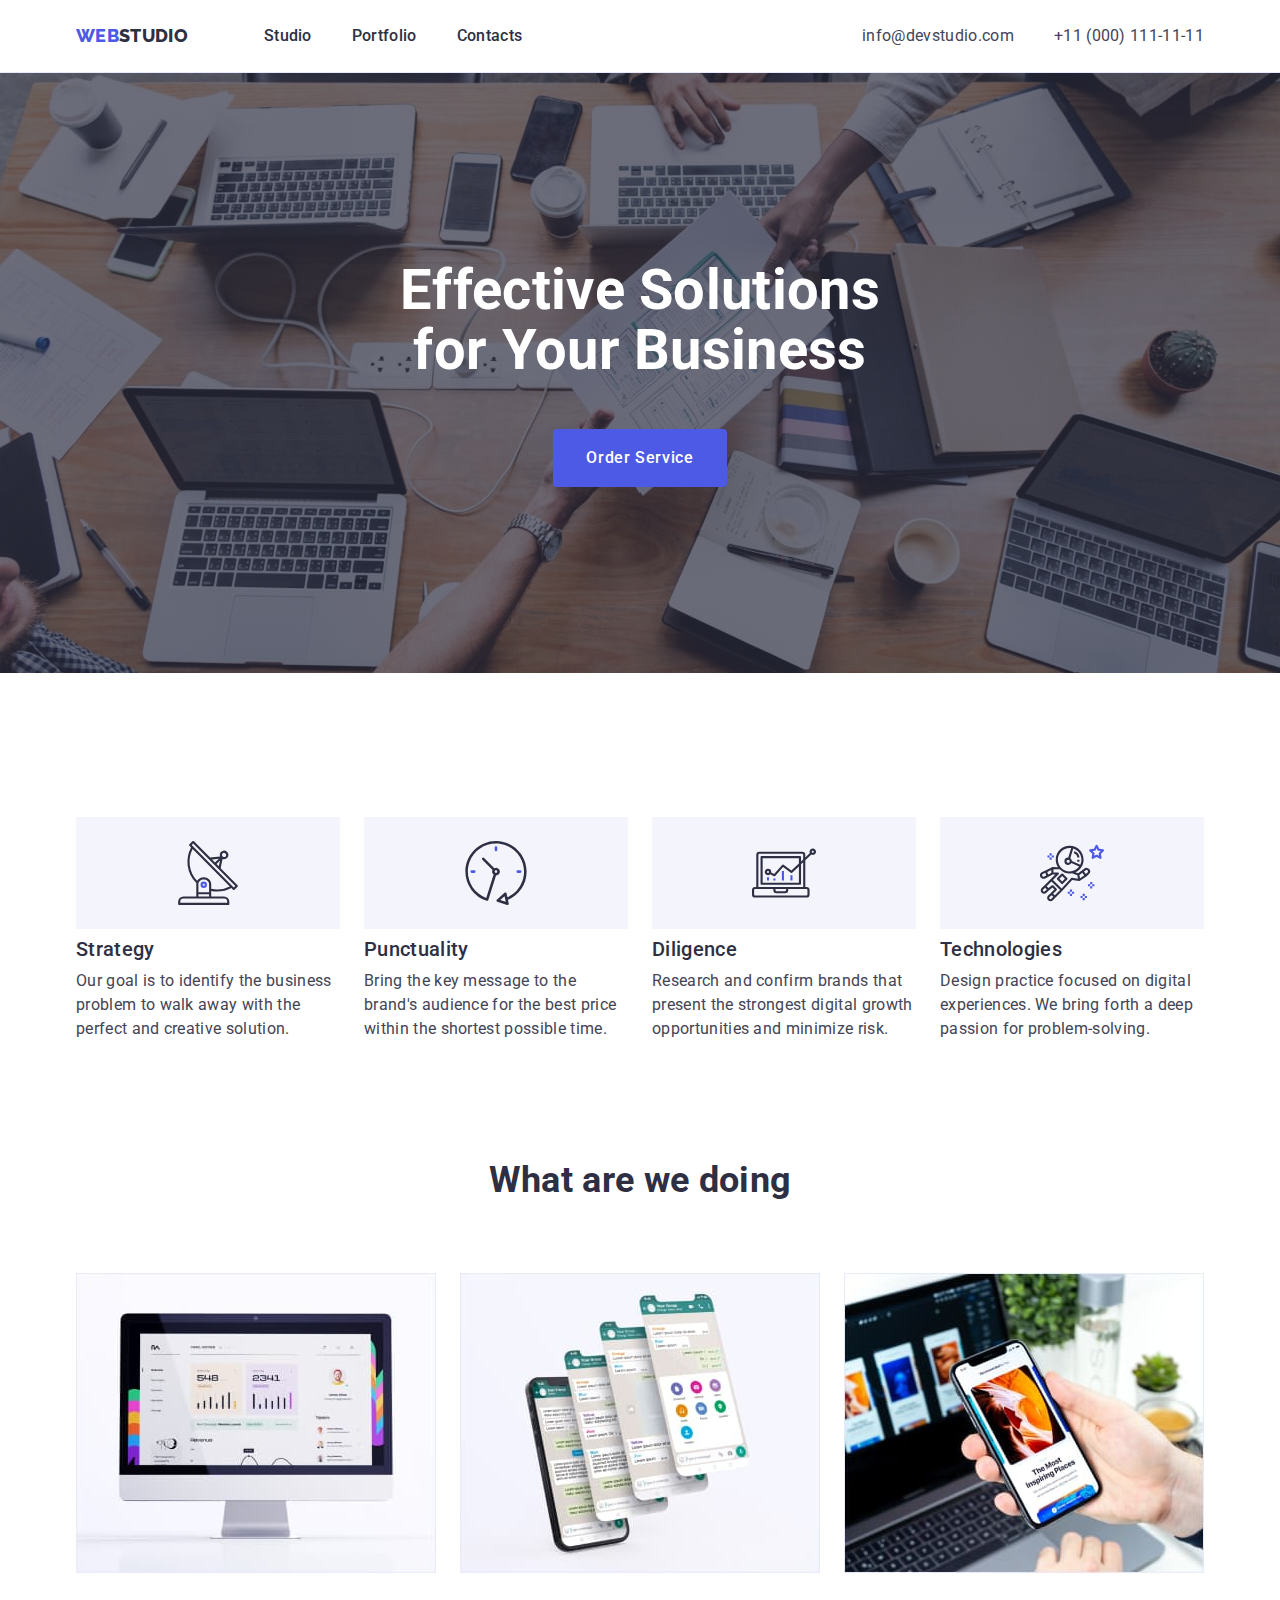
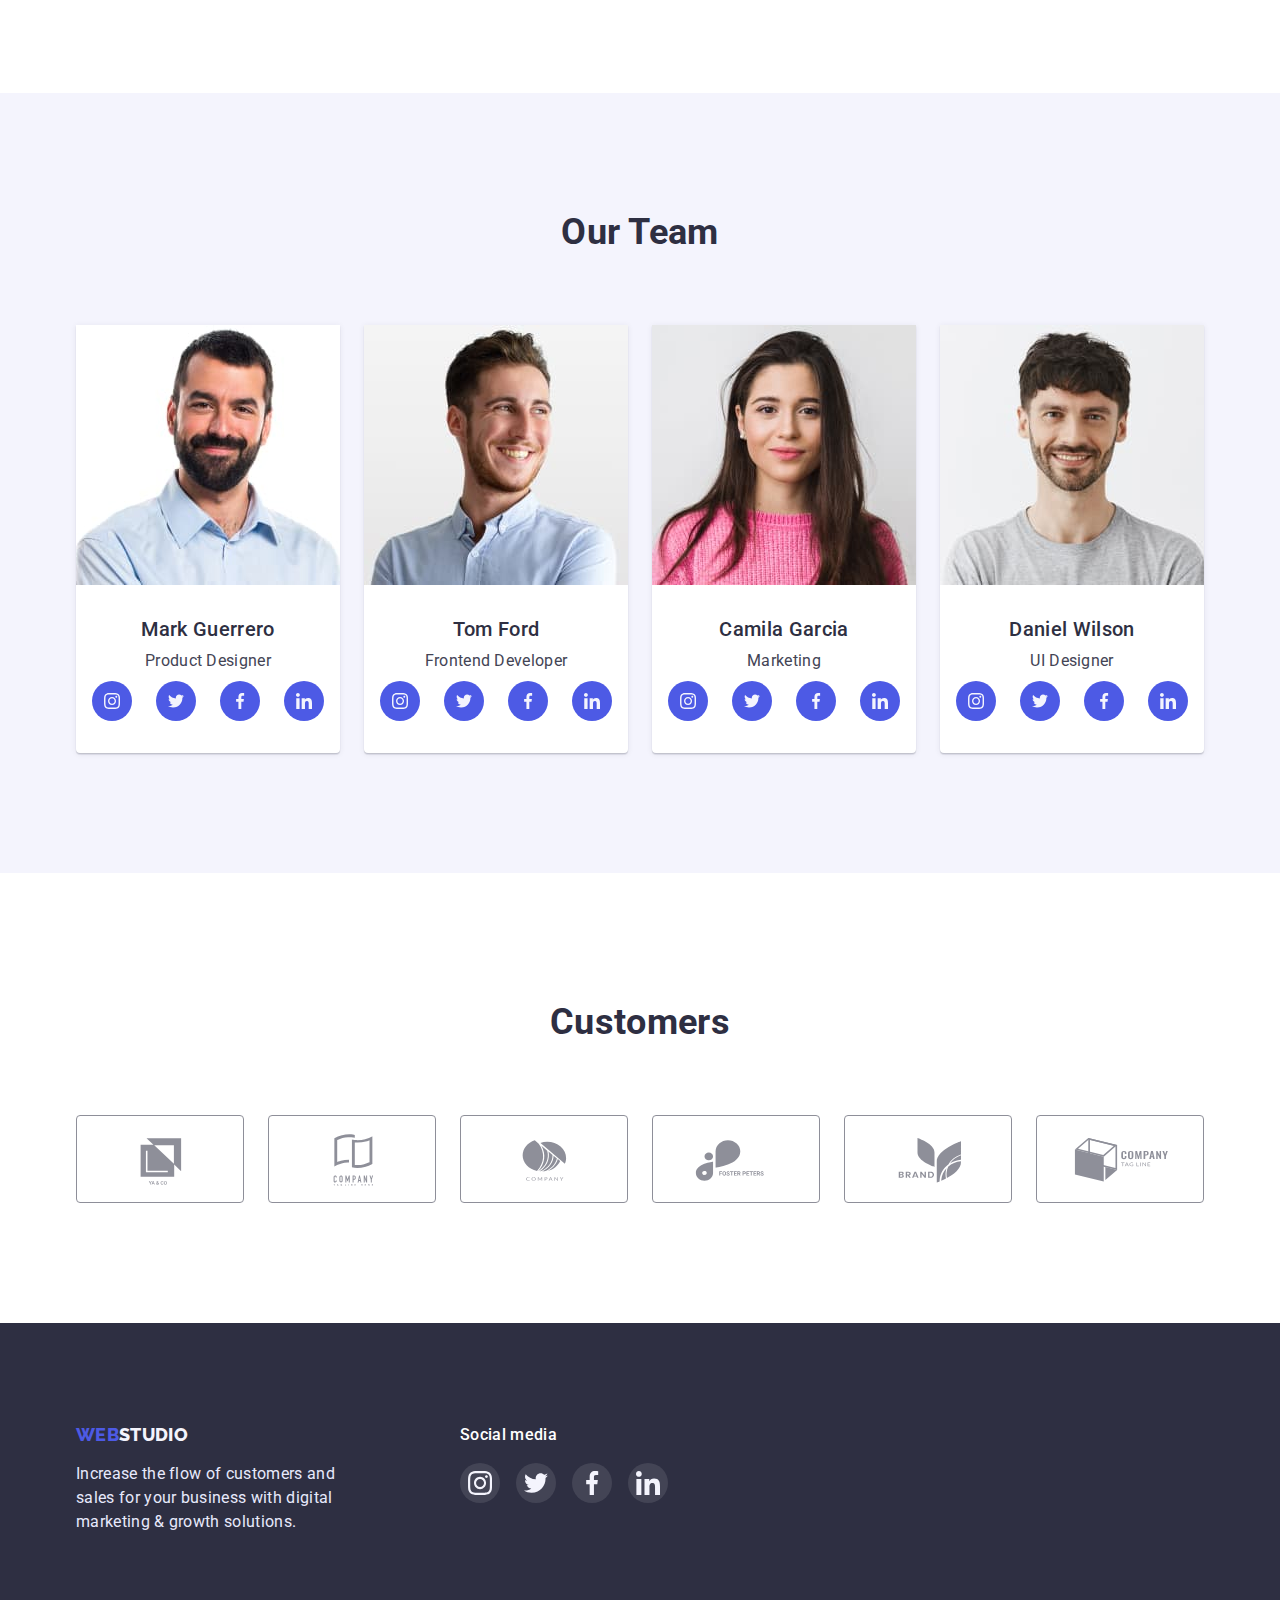
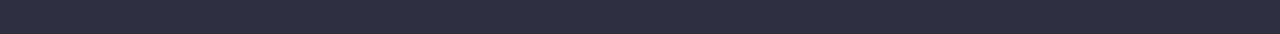
==== index.html @ 614cab12 "start" ====
<!DOCTYPE html>
<html lang="en">
  <head>
    <meta charset="UTF-8" />
    <meta http-equiv="X-UA-Compatible" content="IE=edge" />
    <meta name="viewport" content="width=device-width, initial-scale=1.0" />
    <title>Document</title>
    <link rel="preconnect" href="https://fonts.googleapis.com" />
    <link rel="preconnect" href="https://fonts.gstatic.com" crossorigin />
    <link
      href="https://fonts.googleapis.com/css2?family=Raleway:wght@800&family=Roboto:wght@400;500;700;900&display=swap"
      rel="stylesheet"
    />
    <link
      rel="stylesheet"
      href="https://cdnjs.cloudflare.com/ajax/libs/modern-normalize/1.1.0/modern-normalize.min.css"
    />
    <link rel="stylesheet" href="./css/styles.css" />
  </head>
  <body>
    <header>
      <div class="container header-flex">
        <nav class="site-nav">
          <a href="./index.html" class="logo">
            <span class="logo-web">Web</span>Studio</a
          >
          <ul class="nav-ul list">
            <li class="item">
              <a href="" class="link">Studio</a>
            </li>
            <li class="item">
              <a href="./portfolio.html" class="link">Portfolio</a>
            </li>
            <li class="item"><a href="" class="link">Contacts</a></li>
          </ul>
        </nav>
        <ul class="header-contacts list">
          <li class="item">
            <a href="mailto:info@devstudio.com" class="link mail icon-mail"
              >info@devstudio.com</a
            >
          </li>
          <li class="item">
            <a href="tel:+110001111111" class="link phone"
              >+11 (000) 111-11-11</a
            >
          </li>
        </ul>
      </div>
    </header>
    <main>
      <section class="section-general">
        <div class="container">
          <h1 class="mein-title">Effective Solutions for Your Business</h1>
          <button type="button" class="button order">Order Service</button>
        </div>
      </section>

      <section class="section-features">
        <div class="container">
          <h2 class="section-title hide">Our features</h2>
          <ul class="features-list list">
            <li class="item icon-strategy">
              <h3 class="title">Strategy</h3>
              <p class="text">
                Our goal is to identify the business problem to walk away with
                the perfect and creative solution.
              </p>
            </li>
            <li class="item icon-punctuality">
              <h3 class="title">Punctuality</h3>
              <p class="text">
                Bring the key message to the brand's audience for the best price
                within the shortest possible time.
              </p>
            </li>
            <li class="item icon-diligency">
              <h3 class="title">Diligence</h3>
              <p class="text">
                Research and confirm brands that present the strongest digital
                growth opportunities and minimize risk.
              </p>
            </li>
            <li class="item icon-technologies">
              <h3 class="title">Technologies</h3>
              <p class="text">
                Design practice focused on digital experiences. We bring forth a
                deep passion for problem-solving.
              </p>
            </li>
          </ul>
        </div>
      </section>
      <section class="section-work">
        <div class="container">
          <h2 class="section-title">What are we doing</h2>
          <ul class="work-list list">
            <li class="item">
              <img
                src="./images/img_1.jpg"
                alt="computer"
                width="360"
                height="300"
              />
            </li>
            <li class="item">
              <img
                src="./images/img_2.jpg"
                alt="mobile_phone"
                width="360"
                height="300"
              />
            </li>
            <li class="item">
              <img
                src="./images/img_3.jpg"
                alt="computer_und_mobile_phone"
                width="360"
                height="300"
              />
            </li>
          </ul>
        </div>
      </section>
      <section class="section-team">
        <div class="container">
          <h2 class="section-title">Our Team</h2>
          <ul class="team-list list">
            <li class="worker">
              <img
                src="./images/foto_1.jpg"
                alt="sotrudnik_1"
                width="264"
                height="260"
              />
              <div class="info">
                <h3 class="title">Mark Guerrero</h3>
                <p class="text">Product Designer</p>
                <ul class="list social">
                  <li class="item">
                    <a href="#" class="link link-social">
                      <svg class="social-icon" width="16" height="16">
                        <use href="./images/icons.svg#icon-instagram"></use>
                      </svg>
                    </a>
                  </li>
                  <li class="item">
                    <a href="#" class="link link-social">
                      <svg class="social-icon" width="16" height="16">
                        <use href="./images/icons.svg#icon-twitter"></use>
                      </svg>
                    </a>
                  </li>
                  <li class="item">
                    <a href="#" class="link link-social">
                      <svg class="social-icon" width="16" height="16">
                        <use href="./images/icons.svg#icon-facebook"></use>
                      </svg>
                    </a>
                  </li>
                  <li class="item">
                    <a href="#" class="link link-social">
                      <svg class="social-icon" width="16" height="16">
                        <use href="./images/icons.svg#icon-linkedin"></use>
                      </svg>
                    </a>
                  </li>
                </ul>
              </div>
            </li>
            <li class="worker">
              <img
                src="./images/foto_2.jpg"
                alt="sotrudnik_2"
                width="264"
                height="260"
              />
              <div class="info">
                <h3 class="title">Tom Ford</h3>
                <p class="text">Frontend Developer</p>
                <ul class="list social">
                  <li class="item">
                    <a href="#" class="link link-social">
                      <svg class="social-icon" width="16" height="16">
                        <use href="./images/icons.svg#icon-instagram"></use>
                      </svg>
                    </a>
                  </li>
                  <li class="item">
                    <a href="#" class="link link-social">
                      <svg class="social-icon" width="16" height="16">
                        <use href="./images/icons.svg#icon-twitter"></use>
                      </svg>
                    </a>
                  </li>
                  <li class="item">
                    <a href="#" class="link link-social">
                      <svg class="social-icon" width="16" height="16">
                        <use href="./images/icons.svg#icon-facebook"></use>
                      </svg>
                    </a>
                  </li>
                  <li class="item">
                    <a href="#" class="link link-social">
                      <svg class="social-icon" width="16" height="16">
                        <use href="./images/icons.svg#icon-linkedin"></use>
                      </svg>
                    </a>
                  </li>
                </ul>
              </div>
            </li>
            <li class="worker">
              <img
                src="./images/foto_3.jpg"
                alt="sotrudnik_3"
                width="264"
                height="260"
              />
              <div class="info">
                <h3 class="title">Camila Garcia</h3>
                <p class="text">Marketing</p>
                <ul class="list social">
                  <li class="item">
                    <a href="#" class="link link-social">
                      <svg class="social-icon" width="16" height="16">
                        <use href="./images/icons.svg#icon-instagram"></use>
                      </svg>
                    </a>
                  </li>
                  <li class="item">
                    <a href="#" class="link link-social">
                      <svg class="social-icon" width="16" height="16">
                        <use href="./images/icons.svg#icon-twitter"></use>
                      </svg>
                    </a>
                  </li>
                  <li class="item">
                    <a href="#" class="link link-social">
                      <svg class="social-icon" width="16" height="16">
                        <use href="./images/icons.svg#icon-facebook"></use>
                      </svg>
                    </a>
                  </li>
                  <li class="item">
                    <a href="#" class="link link-social">
                      <svg class="social-icon" width="16" height="16">
                        <use href="./images/icons.svg#icon-linkedin"></use>
                      </svg>
                    </a>
                  </li>
                </ul>
              </div>
            </li>
            <li class="worker">
              <img
                src="./images/foto_4.jpg"
                alt="sotrudnik_4"
                width="264"
                height="260"
              />
              <div class="info">
                <h3 class="title">Daniel Wilson</h3>
                <p class="text">UI Designer</p>
                <ul class="list social">
                  <li class="item">
                    <a href="#" class="link link-social">
                      <svg class="social-icon" width="16" height="16">
                        <use href="./images/icons.svg#icon-instagram"></use>
                      </svg>
                    </a>
                  </li>
                  <li class="item">
                    <a href="#" class="link link-social">
                      <svg class="social-icon" width="16" height="16">
                        <use href="./images/icons.svg#icon-twitter"></use>
                      </svg>
                    </a>
                  </li>
                  <li class="item">
                    <a href="#" class="link link-social">
                      <svg class="social-icon" width="16" height="16">
                        <use href="./images/icons.svg#icon-facebook"></use>
                      </svg>
                    </a>
                  </li>
                  <li class="item">
                    <a href="#" class="link link-social">
                      <svg class="social-icon" width="16" height="16">
                        <use href="./images/icons.svg#icon-linkedin"></use>
                      </svg>
                    </a>
                  </li>
                </ul>
              </div>
            </li>
          </ul>
        </div>
      </section>
      <section class="section-customers">
        <div class="container">
          <h2 class="section-title">Customers</h2>
          <ul class="customers-list list">
            <li class="item">
              <a href="#" class="link link-custom">
                <svg class="logo-brend" height="56" width="104">
                  <use href="./images/icons.svg#icon-first"></use>
                </svg>
              </a>
            </li>
            <li class="item">
              <a href="#" class="link link-custom">
                <svg class="logo-brend" height="56" width="104">
                  <use href="./images/icons.svg#icon-second"></use>
                </svg>
              </a>
            </li>
            <li class="item">
              <a href="#" class="link link-custom">
                <svg class="logo-brend" height="56" width="104">
                  <use href="./images/icons.svg#icon-third"></use>
                </svg>
              </a>
            </li>
            <li class="item">
              <a href="#" class="link link-custom">
                <svg class="logo-brend" height="56" width="104">
                  <use href="./images/icons.svg#icon-fourth"></use>
                </svg>
              </a>
            </li>
            <li class="item">
              <a href="#" class="link link-custom">
                <svg class="logo-brend" height="56" width="104">
                  <use href="./images/icons.svg#icon-fifth"></use>
                </svg>
              </a>
            </li>
            <li class="item">
              <a href="#" class="link link-custom">
                <svg class="logo-brend" height="56" width="104">
                  <use href="./images/icons.svg#icon-sixth"></use>
                </svg>
              </a>
            </li>
          </ul>
        </div>
      </section>
    </main>
    <footer class="footer-color">
      <div class="container footer-column">
        <div class="foot">
          <a href="./index.html" class="logo"
            ><span class="logo-web">Web</span>Studio</a
          >
          <p class="text">
            Increase the flow of customers and sales for your business with
            digital marketing & growth solutions.
          </p>
        </div>
        <div class="footer-social">
          <h2 class="footer-title">Social media</h2>
          <ul class="list list-social">
            <li class="item">
              <a href="#" class="link footer-link-social">
                <svg class="social-icon" width="24" height="24">
                  <use href="./images/icons.svg#icon-instagram"></use>
                </svg>
              </a>
            </li>
            <li class="item">
              <a href="#" class="link footer-link-social">
                <svg class="social-icon" width="24" height="24">
                  <use href="./images/icons.svg#icon-twitter"></use>
                </svg>
              </a>
            </li>
            <li class="item">
              <a href="#" class="link footer-link-social">
                <svg class="social-icon" width="24" height="24">
                  <use href="./images/icons.svg#icon-facebook"></use>
                </svg>
              </a>
            </li>
            <li class="item">
              <a href="#" class="link footer-link-social">
                <svg class="social-icon" width="24" height="24">
                  <use href="./images/icons.svg#icon-linkedin"></use>
                </svg>
              </a>
            </li>
          </ul>
        </div>
      </div>
    </footer>
  </body>
</html>
---- css/styles.css ----
:root {
  --iris: #4d5ae5;
  --ocean: #404bbf;
  --navy-blue: #2e2f42;
  --green: #31d0aa;
  --slate: #434455;
  --light-slate: #8e8f99;
  --cornflower: #e7e9fc;
  --cloud: #f4f4fd;
  --navybluemodal: #2e2f42;
  --grey: #2e2f42;
  --white: #ffffff;
  --bcg-gray: linear-gradient(rgba(46, 47, 66, 0.7), rgba(46, 47, 66, 0.7));
  --bcg-cloud: linear-gradient(rgba(244, 244, 253, 1), rgba(244, 244, 253, 1));
  --bcg-social: rgba(255, 255, 255, 0.1);
  --shadow-portfolio: 0px 1px 6px rgba(46, 47, 66, 0.08);
  --shadow: 0px 1px 6px rgba(46, 47, 66, 0.08),
    0px 1px 1px rgba(46, 47, 66, 0.16), 0px 2px 1px rgba(46, 47, 66, 0.08);
  --shadow-btn: 0px 3px 1px rgba(0, 0, 0, 0.1), 0px 2px 1px rgba(0, 0, 0, 0.08),
    0px 2px 2px rgba(0, 0, 0, 0.12);
}

body {
  background-color: var(--white);
  color: var(--slate);

  font-size: 16px;
  line-height: 1.5;
  font-family: "Roboto", sans-serif;
  letter-spacing: 0.02em;
}
header {
  border-bottom: 1px solid var(--cornflower);
}

img {
  display: block;
  width: 100%;
  height: auto;
}

/* убрал в ссылках все подчеркивания */
.link,
.logo {
  text-decoration: none;
}
/* класс чтобы убрать в списках марикровку */
.list {
  list-style: none;
  padding: 0;
  margin: 0;
}
.container {
  width: 1158px;
  padding: 0 15px;
  margin-left: auto;
  margin-right: auto;
}

.header-flex {
  display: flex;
  justify-content: space-between;
  align-items: center;
}
/* ==========================Site nav=============== */

/*============= лого левая часть======== */
.logo-web {
  color: var(--iris);

  font-family: "Raleway";
  font-weight: 800;
  font-size: 18px;
  line-height: 1.3;
}

.logo-web:focus {
  color: var(--ocean);
}
.logo {
  color: var(--navy-blue);
  text-transform: uppercase;

  font-family: "Raleway";
  font-weight: 800;
  font-size: 18px;
  line-height: 1.3;
}

.logo:focus {
  color: var(--ocean);
}
.site-nav {
  display: flex;
}
.site-nav .logo {
  padding-top: 24px;
  padding-bottom: 24px;
  margin-right: 76px;
}
.nav-ul {
  display: flex;
}
.nav-ul .item:not(:last-child) {
  margin-right: 40px;
}

/*.nav-ul .item {
  background-color: tomato;
}*/

.site-nav .link {
  display: block;
  padding-top: 24px;
  padding-bottom: 24px;

  color: var(--navy-blue);

  font-weight: 500;
}

.site-nav .link:is(:hover, :focus) {
  color: var(--ocean);
}

.header-contacts {
  display: flex;
}

.header-contacts .item:not(:last-child) {
  margin-right: 40px;
}

.header-contacts .link {
  display: inline-flex;
  align-items: center;
  padding-top: 24px;
  padding-bottom: 24px;

  color: var(--slate);

  font-weight: 400;
}

.header-contacts .link:is(:hover, :focus) {
  color: var(--ocean);
}

/* ========================ICONS HEADER===================== */

/* СДЕЛАЛ ЧЕРЕЗ ФОН, НО ТАК НЕ РАБОТАЕТ ХОВЕР */

/*.header-contacts .mail::before {
  content: "";
  width: 16px;
  height: 16px;
  margin-right: 8px;

  background-image: url("../images/mail.svg");
  background-size: contain;
  background-repeat: no-repeat;
  background-position: center;
}

.header-contacts .phone::before {
  content: "";
  width: 16px;
  height: 16px;
  margin-right: 8px;

  background-image: url("../images/phone.svg");
  background-size: contain;
  background-repeat: no-repeat;
  background-position: center;
}*/

/* ===============ICONS HEADER ==END============ */

/* ==================Section first==================*/

.section-general {
  text-align: center;
  padding-top: 188px;
  padding-bottom: 188px;
  background-color: var(--navy-blue);
  height: 600px;
  max-width: 1440px;
  margin-right: auto;
  margin-left: auto;

  background-image: var(--bcg-gray), url(../images/people_office_1.jpg);

  background-size: cover;
  background-repeat: no-repeat;
  background-position: center;
}

.mein-title {
  margin: 0 auto;
  width: 494px;
  margin-bottom: 48px;

  color: var(--white);

  font-size: 56px;
  line-height: 1.07;
}

/* ===========================BUTTONS ===========================*/

/* Макет для кнопок два вида, order, normal и activ */

.button {
  border-radius: 4px;
  padding: 12px 24px;
  border: 1px solid var(--cornflower);

  color: var(--iris);
  background-color: var(--cloud);
  font-weight: 500;
  font-family: inherit;
  font-size: inherit;
  line-height: inherit;
  align-items: center;
  text-align: center;
  letter-spacing: 0.04em;
  cursor: pointer;
}
.button:is(:hover, :focus) {
  color: var(--white);
  background-color: var(--ocean);
  box-shadow: var(--shadow-btn);
  border: 1px solid transparent;
}
.button.order {
  border-radius: 4px;
  padding: 16px 32px;
  min-width: 169px;
  border: 1px solid transparent;

  color: var(--white);
  background-color: var(--iris);

  font-family: inherit;
  font-weight: 500;
  font-size: inherit;
  line-height: inherit;
  align-items: center;
  text-align: center;
  letter-spacing: 0.04em;
  cursor: pointer;
}
.button.order:is(:hover, :focus) {
  background-color: var(--ocean);
}

/*===================== По секциям================*/
/* ============features=========== */

.section-features {
  padding-top: 120px;
  padding-bottom: 120px;
}

/* скроем заголовок */
.hide {
  position: absolute;
  width: 1px;
  height: 1px;
  margin: -1px;
  padding: 0;
  overflow: hidden;
  border: 0;
  clip: rect(0 0 0 0);
}

.section-title {
  margin: 0;
  margin-bottom: 72px;

  color: var(--navy-blue);

  font-size: 36px;
  line-height: 1.11;
  text-align: center;
}
.features-list {
  display: flex;
  flex-wrap: wrap;
}

.features-list .item {
  width: calc((100% - 72px) / 4);
  margin-right: 24px;
  padding-top: 24px;
}

.features-list .item:nth-child(4n) {
  margin-right: 0;
}

.features-list .title {
  margin: 0;
  margin-top: 8px;
  margin-bottom: 8px;

  color: var(--navy-blue);

  font-weight: 500;
  font-size: 20px;
  line-height: 1.2;
}

.features-list .text {
  margin: 0;
}

/* ================ICONS FEATURES============= */

.features-list .item::before {
  display: block;
  content: "";
  height: 112px;

  background-size: auto;
  background-repeat: no-repeat;
  background-position: center;
}

.features-list .icon-strategy::before {
  background-image: url(../images/antenna_1.svg), var(--bcg-cloud);
}

.features-list .icon-punctuality::before {
  background-image: url(../images/clock_1.svg), var(--bcg-cloud);
}

.features-list .icon-diligency::before {
  background-image: url(../images/diagram_1.svg), var(--bcg-cloud);
}

.features-list .icon-technologies::before {
  background-image: url(../images/astronaut_1.svg), var(--bcg-cloud);
}

/* ==============What are we doing================= */

.section-work {
  padding-bottom: 120px;
}

.work-list {
  display: flex;
  flex-wrap: wrap;
}

.work-list .item {
  width: calc((100% - 48px) / 3);
  margin-right: 24px;
}

.work-list .item:nth-child(3n) {
  margin-right: 0;
}

/* ===========================Our Team========================= */
.section-team {
  padding-top: 120px;
  padding-bottom: 120px;

  background-color: var(--cloud);
}
.team-list {
  display: flex;
  flex-wrap: wrap;
}

.team-list .worker {
  width: calc((100% - 72px) / 4);
  margin-right: 24px;

  border-radius: 0px 0px 4px 4px;

  background-color: var(--white);
  box-shadow: var(--shadow);
}

.team-list .worker:nth-child(4n) {
  margin: 0;
}

.team-list .title {
  margin: 0;
  margin-bottom: 8px;

  color: var(--navy-blue);

  font-weight: 500;
  font-size: 20px;
  line-height: 1.2;
  text-align: center;
}

.team-list .text {
  margin: 0;
  margin-bottom: 8px;

  text-align: center;
}

.info {
  padding: 32px 16px;
}

.info .social {
  display: flex;
  justify-content: space-between;
}

.social .item {
  width: 40px;
  height: 40px;
}
.link-social {
  padding: 12px;
  width: 100%;
  height: 100%;
  display: flex;
  border-radius: 50%;
  background-color: var(--iris);
  justify-content: center;
  align-items: center;
}

.link-social {
  fill: var(--cloud);
}

.link-social:is(:hover, :focus) {
  background-color: var(--ocean);
}

.social .item:not(:last-child) {
  margin-right: 24px;
}

/*===============================Customers===========================*/

.section-customers {
  padding-top: 130px;
  padding-bottom: 120px;
}

.customers-list {
  display: flex;
  justify-content: space-between;
}

.customers-list .item {
  width: 168px;
  height: 88px;
}

.link-custom {
  width: 100%;
  height: 100%;
  padding: 16px 32px;
  border: 1px solid var(--light-slate);
  border-radius: 4px;
  display: flex;
  justify-content: center;
  align-items: center;
}

.customers-list .item:not(:last-child) {
  margin-right: 24px;
}

.logo-brend {
  fill: var(--light-slate);
}

/* При ховере меняется цвет рамки */

.link-custom:is(:hover, :focus) {
  border-color: var(--ocean);
}
/* при ховере идет обращение к иконнке и меняется ее цвет. */

.link-custom:is(:hover, :focus) .logo-brend {
  fill: var(--ocean);
}

/* ===============================footer=========================== */

.footer-color {
  padding-top: 100px;
  padding-bottom: 100px;
  background-color: var(--navy-blue);
}

.foot .logo {
  display: inline-block;
  margin-bottom: 16px;

  color: var(--cloud);

  font-family: "Raleway";
  font-weight: 800;
  font-size: 18px;
  line-height: 1.3;
}
.foot .logo:focus {
  color: var(--ocean);
}

.foot .text {
  margin: 0;

  color: var(--cornflower);
}

.foot {
  width: 264px;
  margin-right: 120px;
}

.footer-title {
  margin: 0;
  margin-bottom: 16px;

  color: var(--white);

  font-weight: 500;
  font-size: 16px;
}
/* делаем две колонки */
.footer-column {
  display: flex;
}

/* ставим иконки в один ряд */

.footer-social .list-social {
  display: flex;
  align-items: center;
}

.list-social .item:not(:last-child) {
  margin-right: 16px;
}

.list-social .item {
  width: 40px;
  height: 40px;
}

.footer-link-social {
  height: 100%;
  width: 100%;
  display: flex;
  border-radius: 50%;
  justify-content: center;
  align-items: center;
  background-color: var(--bcg-social);
}

.social-icon {
  fill: var(--cloud);
}

.footer-link-social:is(:hover, :focus) {
  background-color: var(--green);
}

/*=============================Страница  portfolio======================== */

.link.current {
  color: var(--ocean);
}
.section-portfolio {
  padding-top: 96px;
  padding-bottom: 120px;
}
.container-btn {
  margin-bottom: 72px;
}

.container-btn .list {
  display: flex;
  justify-content: center;
}

.container-btn .item:not(:last-child) {
  margin-right: 24px;
}

.partfolio-list {
  display: flex;
  flex-wrap: wrap;
}

.partfolio-list .item:not(:nth-child(3n)) {
  margin-right: 24px;
}
.partfolio-list .item:not(:nth-last-child(-n + 3)) {
  margin-bottom: 48px;
}

.partfolio-list .link {
  display: inline-block;
}

.partfolio-list .link:is(:hover, :focus) {
  box-shadow: var(--shadow-portfolio);
}

.text-title {
  border-bottom: 1px solid var(--cornflower);
  border-left: 1px solid var(--cornflower);
  border-right: 1px solid var(--cornflower);

  padding-left: 16px;
  padding-top: 32px;
  padding-bottom: 32px;
}
.partfolio-list .title {
  margin: 0;
  margin-bottom: 8px;

  color: var(--navy-blue);

  font-weight: 500;
  font-size: 20px;
  line-height: 1.2;
}

.partfolio-list .text-kind {
  margin: 0;

  color: var(--slate);
}

/* Основной цвет текста NAVY BLUE:#2E2F42 */
/* Цвет текста белый #FFFFFF */
/* акцент IRIS #4D5AE5 */
/* Цвет основного текста SLATE #434455 */
/* Цвет текста футера CORNFLOWER #E7E9FC */
/* цвет тени кнопки box-shadow rgba(0, 0, 0, 0.15) */
/* фон кнопок и блоков портфолио  и секции  OUT TEAM CLOUD #F4F4FD */
/* Тень футера 0px 2px 1px rgba(46, 47, 66, 0.08), 0px 1px 1px rgba(46, 47, 66, 0.16), 0px 1px 6px rgba(46, 47, 66, 0.08) */ ;
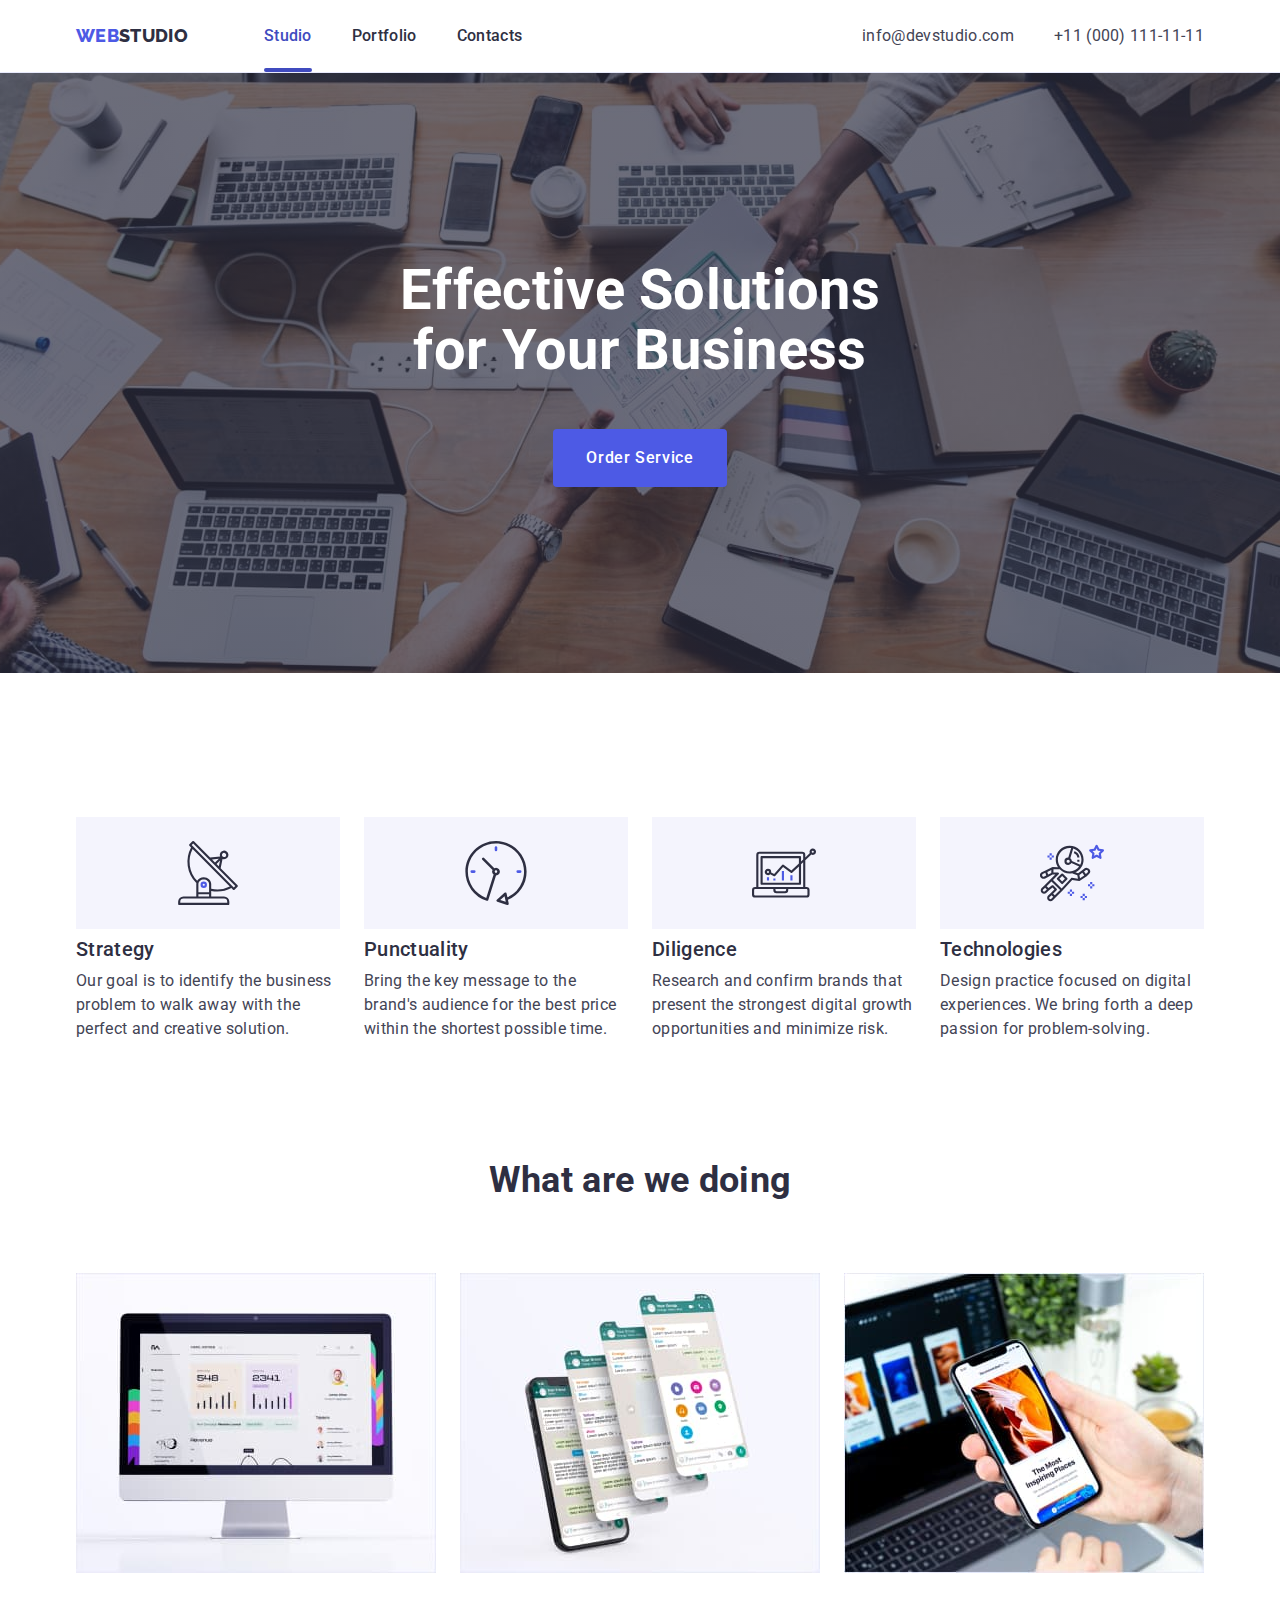
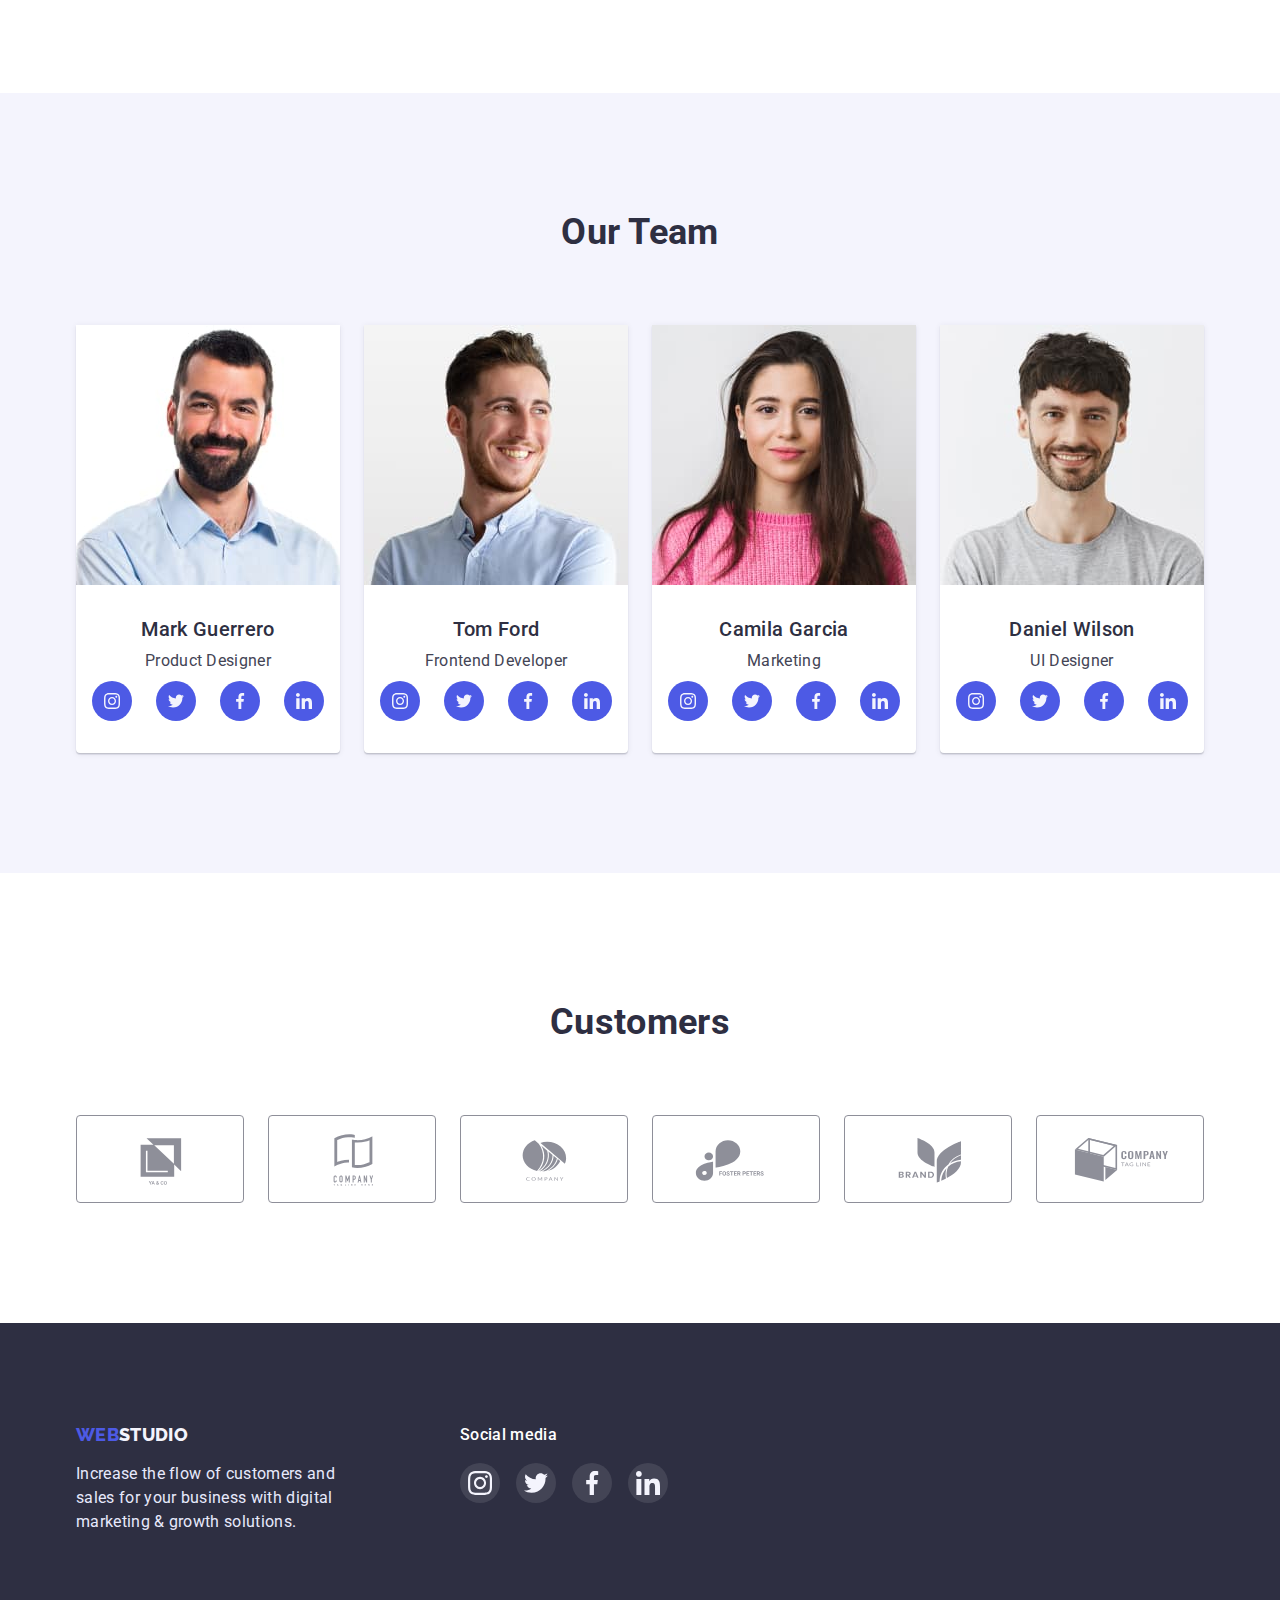
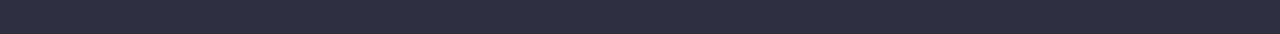
==== commit 10cbaf3b: "first" ====
--- a/index.html
+++ b/index.html
@@ -26,12 +26,14 @@
           >
           <ul class="nav-ul list">
             <li class="item">
-              <a href="" class="link">Studio</a>
+              <a href="./index.html" class="link current">Studio</a>
             </li>
             <li class="item">
               <a href="./portfolio.html" class="link">Portfolio</a>
             </li>
-            <li class="item"><a href="" class="link">Contacts</a></li>
+            <li class="item">
+              <a href="./contacts.html" class="link">Contacts</a>
+            </li>
           </ul>
         </nav>
         <ul class="header-contacts list">
@@ -393,5 +395,6 @@
         </div>
       </div>
     </footer>
+    <script src="./js/modal.js"></script>
   </body>
 </html>
--- a/css/styles.css
+++ b/css/styles.css
@@ -103,11 +103,20 @@
 }
 .nav-ul .item:not(:last-child) {
   margin-right: 40px;
-}
-
-/*.nav-ul .item {
-  background-color: tomato;
-}*/
+  position: relative;
+}
+
+.link.current::after {
+  content: "";
+  position: absolute;
+  bottom: 0;
+  left: 0;
+  display: block;
+  width: 100%;
+  height: 4px;
+  background-color: var(--ocean);
+  border-radius: 2px;
+}
 
 .site-nav .link {
   display: block;
@@ -595,23 +604,23 @@
   margin-right: 24px;
 }
 
-.partfolio-list {
+.portfolio-list {
   display: flex;
   flex-wrap: wrap;
 }
 
-.partfolio-list .item:not(:nth-child(3n)) {
+.portfolio-list .item:not(:nth-child(3n)) {
   margin-right: 24px;
 }
-.partfolio-list .item:not(:nth-last-child(-n + 3)) {
+.portfolio-list .item:not(:nth-last-child(-n + 3)) {
   margin-bottom: 48px;
 }
 
-.partfolio-list .link {
+.portfolio-list .link {
   display: inline-block;
 }
 
-.partfolio-list .link:is(:hover, :focus) {
+.portfolio-list .link:is(:hover, :focus) {
   box-shadow: var(--shadow-portfolio);
 }
 
@@ -624,7 +633,7 @@
   padding-top: 32px;
   padding-bottom: 32px;
 }
-.partfolio-list .title {
+.portfolio-list .title {
   margin: 0;
   margin-bottom: 8px;
 
@@ -635,10 +644,62 @@
   line-height: 1.2;
 }
 
-.partfolio-list .text-kind {
+.portfolio-list .text-kind {
   margin: 0;
 
   color: var(--slate);
+}
+
+/*=============================Страница  cantacts======================== */
+
+.link.current {
+  color: var(--ocean);
+}
+
+.nav-ul .item {
+  position: relative;
+}
+
+.title-contacts {
+  text-align: center;
+}
+
+/* ===============================Project Card======================== */
+
+.backdrop {
+  position: relative;
+}
+
+.portfolio-action {
+  position: absolute;
+
+  width: 100%;
+  height: 100%;
+  left: 0;
+  bottom: 0;
+  transform: translate(0, 100%);
+  opacity: 0;
+  pointer-events: none;
+
+  transition: transform 250ms linear;
+
+  padding-left: 32px;
+  padding-right: 32px;
+  padding-top: 40px;
+  text-align: center;
+
+  background: var(--iris);
+  color: var(--cloud);
+  font-weight: 400;
+}
+
+.portfolio-list .link:is(:hover, :focus) .portfolio-action {
+  transform: translate(0, 0);
+  opacity: 1;
+}
+
+.portfolio-list .link:is(:hover, :focus) {
+  border: 0.5px solid var(--cloud);
 }
 
 /* Основной цвет текста NAVY BLUE:#2E2F42 */
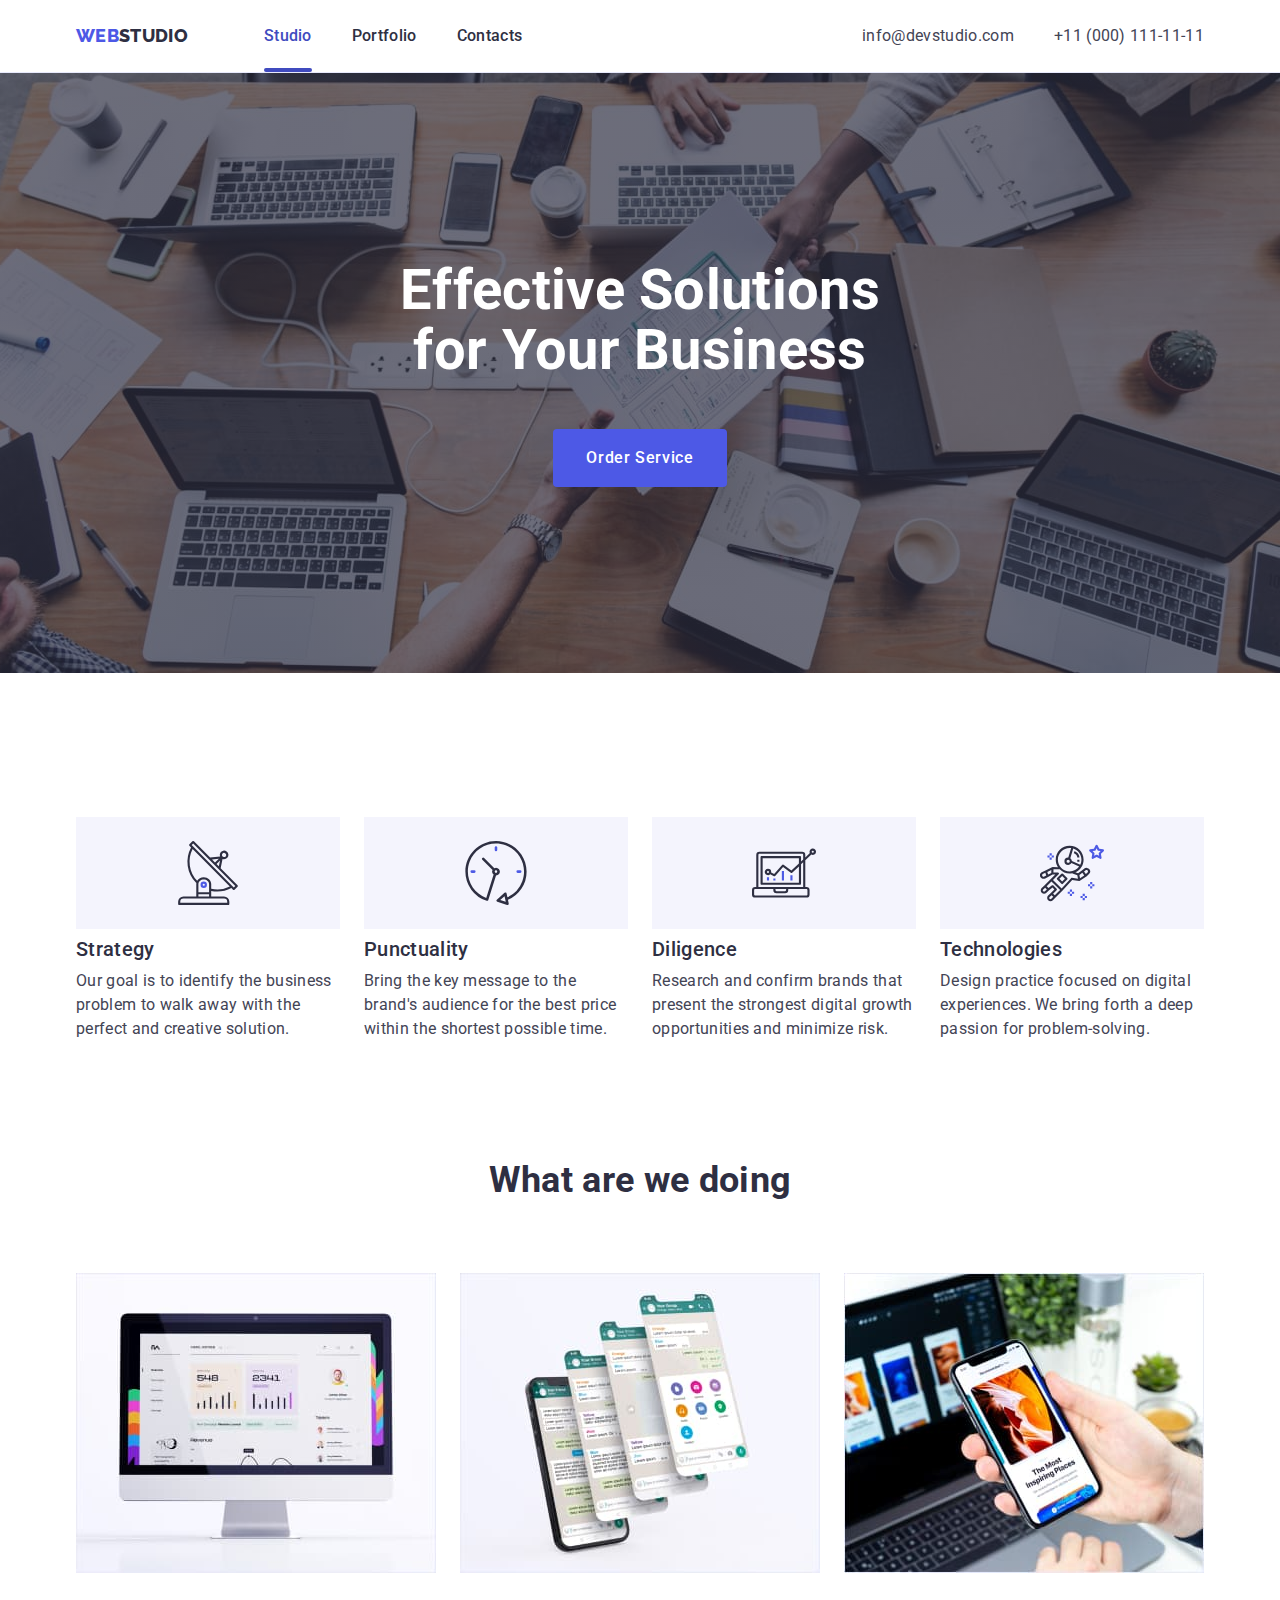
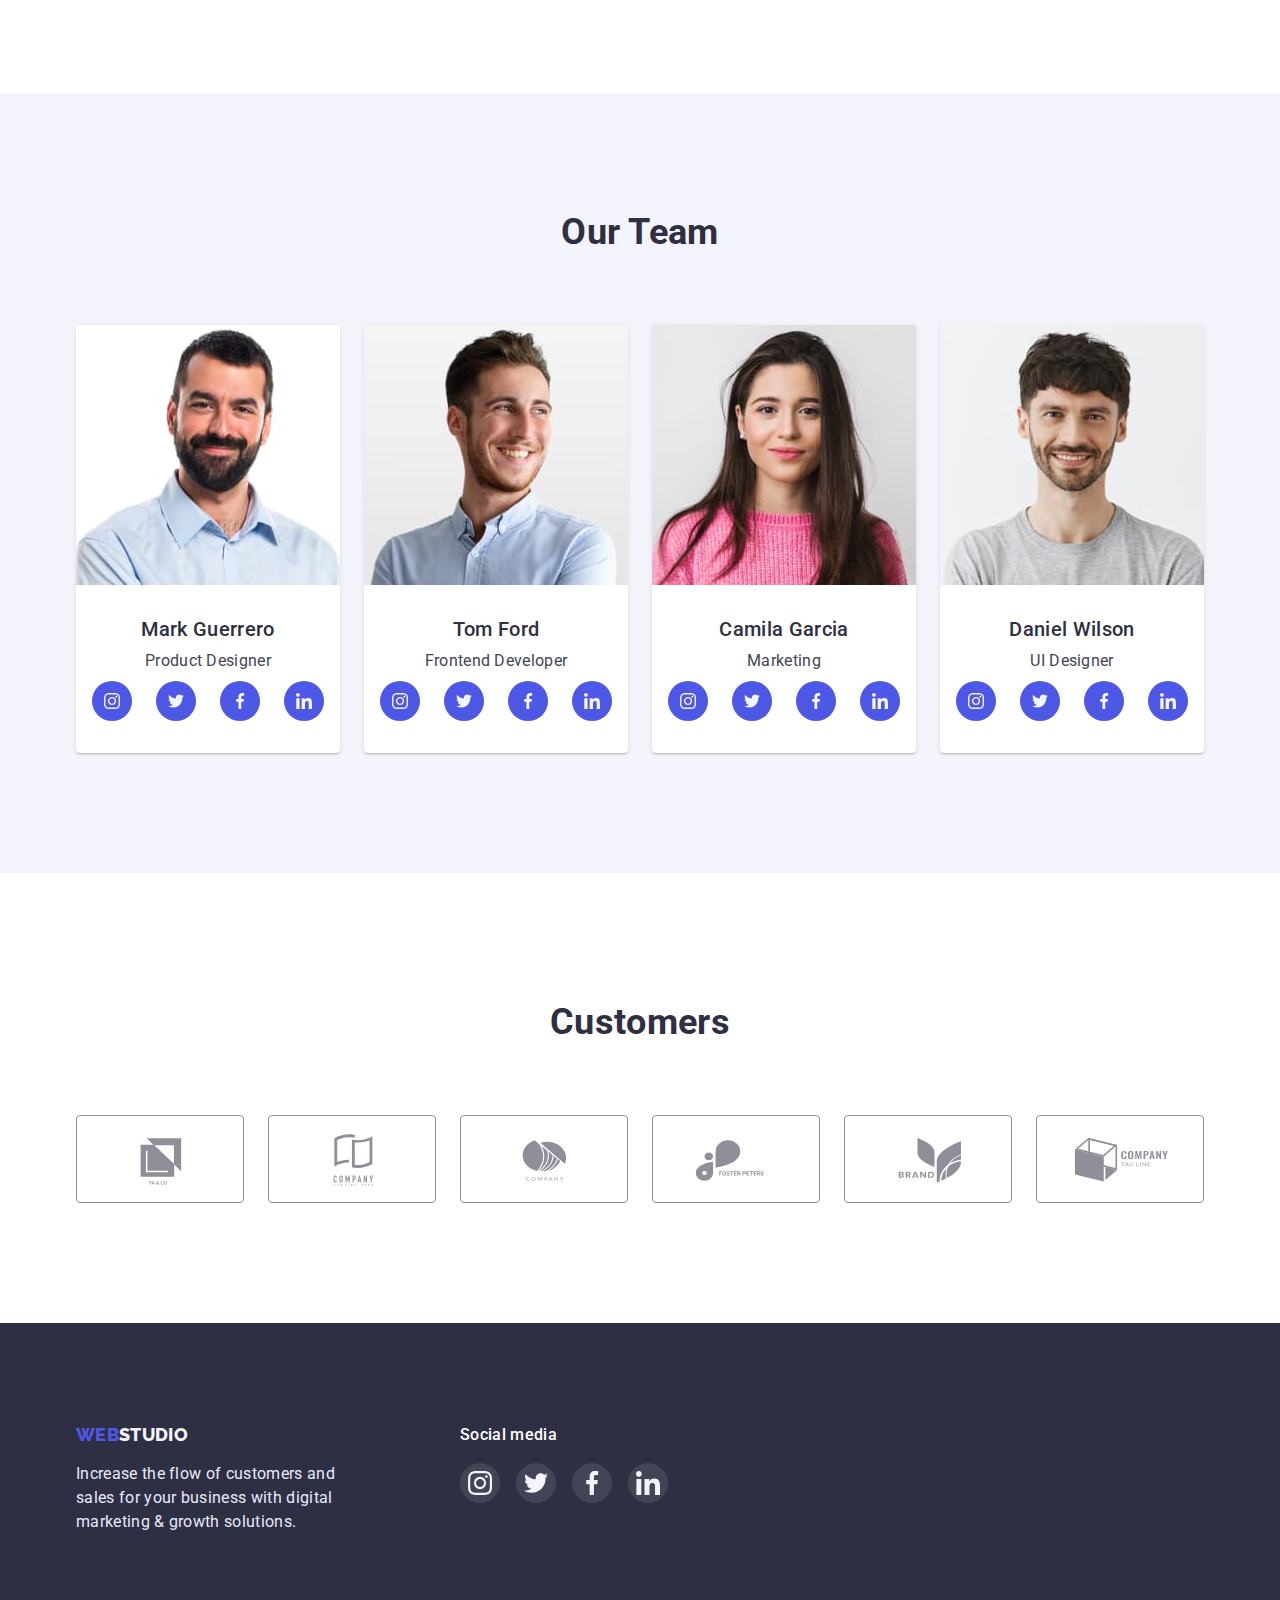
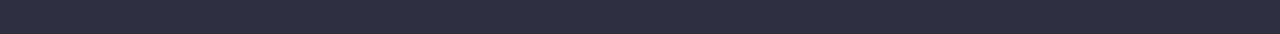
==== commit 0570757d: "laga" ====
--- a/index.html
+++ b/index.html
@@ -54,7 +54,9 @@
       <section class="section-general">
         <div class="container">
           <h1 class="mein-title">Effective Solutions for Your Business</h1>
-          <button type="button" class="button order">Order Service</button>
+          <button data-modal-open type="button" class="button order">
+            Order Service
+          </button>
         </div>
       </section>
 
@@ -348,6 +350,16 @@
           </ul>
         </div>
       </section>
+
+      <div class="modal-bcg is-hidden" data-modal>
+        <div class="modal">
+          <button class="close" data-modal-close>
+            <svg class="close-icon" width="8" height="8">
+              <use href="./images/icons.svg#icon-close"></use>
+            </svg>
+          </button>
+        </div>
+      </div>
     </main>
     <footer class="footer-color">
       <div class="container footer-column">
--- a/css/styles.css
+++ b/css/styles.css
@@ -1,5 +1,6 @@
 :root {
-  --iris: #4d5ae5;
+  --iris: hsl(235, 75%, 60%);
+  --iris-bcg: hsl(235, 75%, 60%, 0.95);
   --ocean: #404bbf;
   --navy-blue: #2e2f42;
   --green: #31d0aa;
@@ -14,10 +15,17 @@
   --bcg-cloud: linear-gradient(rgba(244, 244, 253, 1), rgba(244, 244, 253, 1));
   --bcg-social: rgba(255, 255, 255, 0.1);
   --shadow-portfolio: 0px 1px 6px rgba(46, 47, 66, 0.08);
+  --shadow-portfolio-activ: 0px 1px 6px rgba(46, 47, 66, 0.08),
+    0px 1px 1px rgba(46, 47, 66, 0.16), 0px 2px 1px rgba(46, 47, 66, 0.08);
   --shadow: 0px 1px 6px rgba(46, 47, 66, 0.08),
     0px 1px 1px rgba(46, 47, 66, 0.16), 0px 2px 1px rgba(46, 47, 66, 0.08);
   --shadow-btn: 0px 3px 1px rgba(0, 0, 0, 0.1), 0px 2px 1px rgba(0, 0, 0, 0.08),
     0px 2px 2px rgba(0, 0, 0, 0.12);
+  --time-function: cubic-bezier(0.4, 0, 0.2, 1);
+  --navu-blue-modal: rgba(46, 47, 66, 0.4);
+  --bcg-modal: #fcfcfc;
+  --bcg-modal-shadow: 0px 1px 1px rgba(0, 0, 0, 0.14),
+    0px 1px 3px rgba(0, 0, 0, 0.12), 0px 2px 1px rgba(0, 0, 0, 0.2);
 }
 
 body {
@@ -106,6 +114,7 @@
   position: relative;
 }
 
+/* ===================ПОДЧЕРКИВАНИЕ ТЕКУЩЕЙ СТРАНИЦЫ================= */
 .link.current::after {
   content: "";
   position: absolute;
@@ -124,6 +133,7 @@
   padding-bottom: 24px;
 
   color: var(--navy-blue);
+  transition: color 250ms var(--time-function);
 
   font-weight: 500;
 }
@@ -147,6 +157,8 @@
   padding-bottom: 24px;
 
   color: var(--slate);
+
+  transition: color 250ms var(--time-function);
 
   font-weight: 400;
 }
@@ -234,6 +246,10 @@
   text-align: center;
   letter-spacing: 0.04em;
   cursor: pointer;
+
+  transition: color 250ms var(--time-function),
+    background-color 250ms var(--time-function),
+    box-shadow 250ms var(--time-function);
 }
 .button:is(:hover, :focus) {
   color: var(--white);
@@ -258,6 +274,8 @@
   text-align: center;
   letter-spacing: 0.04em;
   cursor: pointer;
+
+  position: background-color 250ms var(--time-function);
 }
 .button.order:is(:hover, :focus) {
   background-color: var(--ocean);
@@ -439,6 +457,8 @@
   background-color: var(--iris);
   justify-content: center;
   align-items: center;
+
+  transition: background-color 250ms var(--time-function);
 }
 
 .link-social {
@@ -479,6 +499,8 @@
   display: flex;
   justify-content: center;
   align-items: center;
+
+  transition: border-color 250ms var(--time-function);
 }
 
 .customers-list .item:not(:last-child) {
@@ -487,6 +509,7 @@
 
 .logo-brend {
   fill: var(--light-slate);
+  transition: fill 250ms var(--time-function);
 }
 
 /* При ховере меняется цвет рамки */
@@ -572,6 +595,8 @@
   justify-content: center;
   align-items: center;
   background-color: var(--bcg-social);
+
+  transition: background-color 250ms var(--time-function);
 }
 
 .social-icon {
@@ -619,9 +644,9 @@
 .portfolio-list .link {
   display: inline-block;
 }
-
-.portfolio-list .link:is(:hover, :focus) {
+.portfolio-list .link {
   box-shadow: var(--shadow-portfolio);
+  position: box-shadow 250ms var(--time-function);
 }
 
 .text-title {
@@ -629,6 +654,10 @@
   border-left: 1px solid var(--cornflower);
   border-right: 1px solid var(--cornflower);
 
+  position: border-bottom 250ms var(--time-function),
+    border-left 250ms var(--time-function),
+    border-right 250ms var(--time-function);
+
   padding-left: 16px;
   padding-top: 32px;
   padding-bottom: 32px;
@@ -668,6 +697,7 @@
 
 .backdrop {
   position: relative;
+  overflow: hidden;
 }
 
 .portfolio-action {
@@ -677,30 +707,85 @@
   height: 100%;
   left: 0;
   bottom: 0;
-  transform: translate(0, 100%);
-  opacity: 0;
+  transform: translateY(100%);
+
   pointer-events: none;
 
-  transition: transform 250ms linear;
+  transition: transform 250ms var(--time-function);
 
   padding-left: 32px;
   padding-right: 32px;
   padding-top: 40px;
   text-align: center;
 
-  background: var(--iris);
+  background-color: var(--iris-bcg);
   color: var(--cloud);
   font-weight: 400;
 }
 
 .portfolio-list .link:is(:hover, :focus) .portfolio-action {
-  transform: translate(0, 0);
+  transform: translateY(0);
+}
+
+.portfolio-list .link:is(:hover, :focus) .text-title {
+  border-bottom: 0.5px solid var(--cloud);
+  border-left: 0.5px solid var(--cloud);
+  border-right: 0.5px solid var(--cloud);
+}
+
+.portfolio-list .link:is(:hover, :focus) {
+  box-shadow: var(--shadow-portfolio-activ);
+}
+
+/* =============================МОДАЛЬНОЕ ОКНО========================== */
+.modal-bcg {
+  position: fixed;
+  top: 0;
+  left: 0;
+
+  width: 100%;
+  height: 100%;
+  background-color: var(--navu-blue-modal);
   opacity: 1;
-}
-
-.portfolio-list .link:is(:hover, :focus) {
-  border: 0.5px solid var(--cloud);
-}
+  transition: transform 250ms var(--time-function),
+    opacity 250ms var(--time-function);
+}
+
+.modal-bcg.is-hidden {
+  opacity: 0;
+  visibility: hidden;
+  /* пропускает через себя клики и тд, когда скрыт этот элемент */
+  pointer-events: none;
+}
+
+.modal {
+  position: absolute;
+  top: 50%;
+  left: 50%;
+  transform: translate(-50%, -50%);
+
+  min-width: 408px;
+  min-height: 576px;
+  background-color: var(--bcg-modal);
+  box-shadow: var(--bcg-modal-shadow);
+  border-radius: 4px;
+}
+
+.close {
+  position: absolute;
+  top: 24px;
+  right: 24px;
+  width: 24px;
+  height: 24px;
+
+  border-radius: 50%;
+  justify-content: center;
+  align-items: center;
+  background-color: var(--cornflower);
+  border: 1px solid rgba(0, 0, 0, 0.1);
+}
+
+/* ===============================END МОДАЛЬНОЕ ОКНО====================== */
 
 /* Основной цвет текста NAVY BLUE:#2E2F42 */
 /* Цвет текста белый #FFFFFF */
